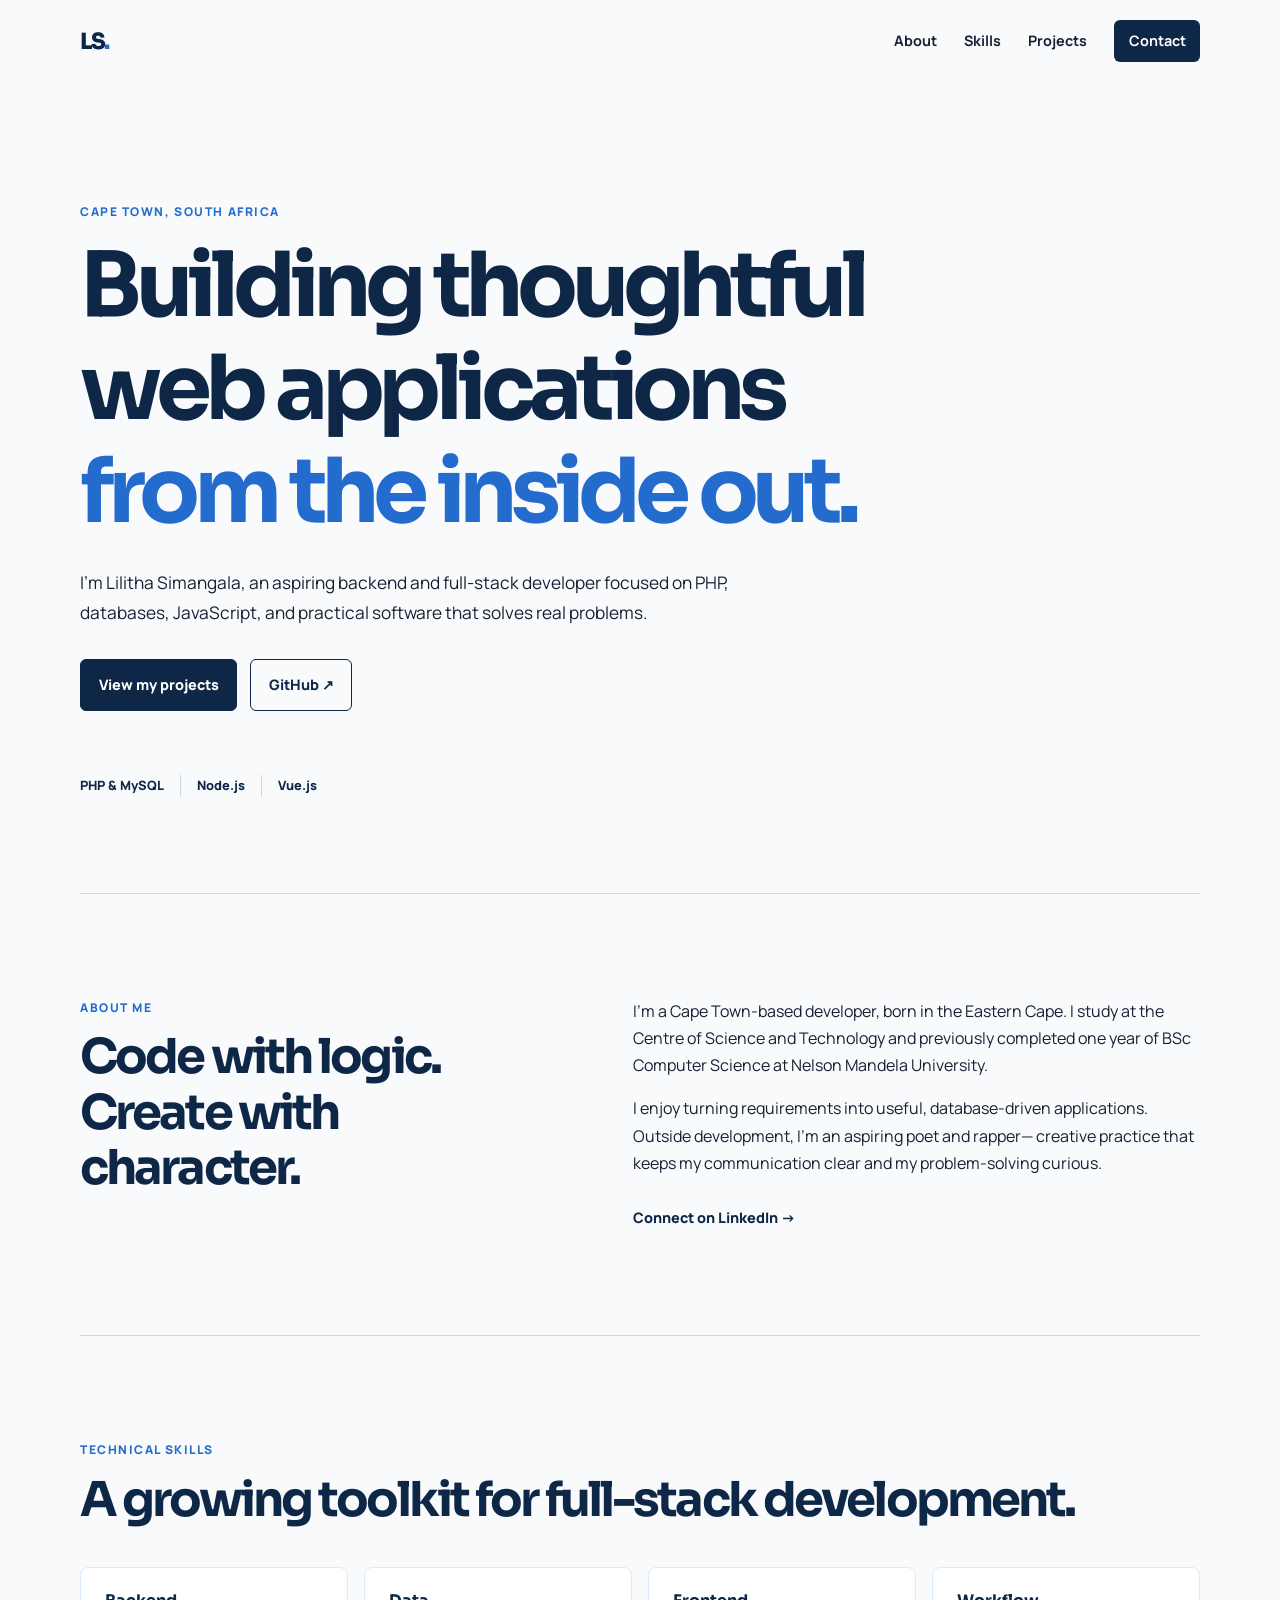
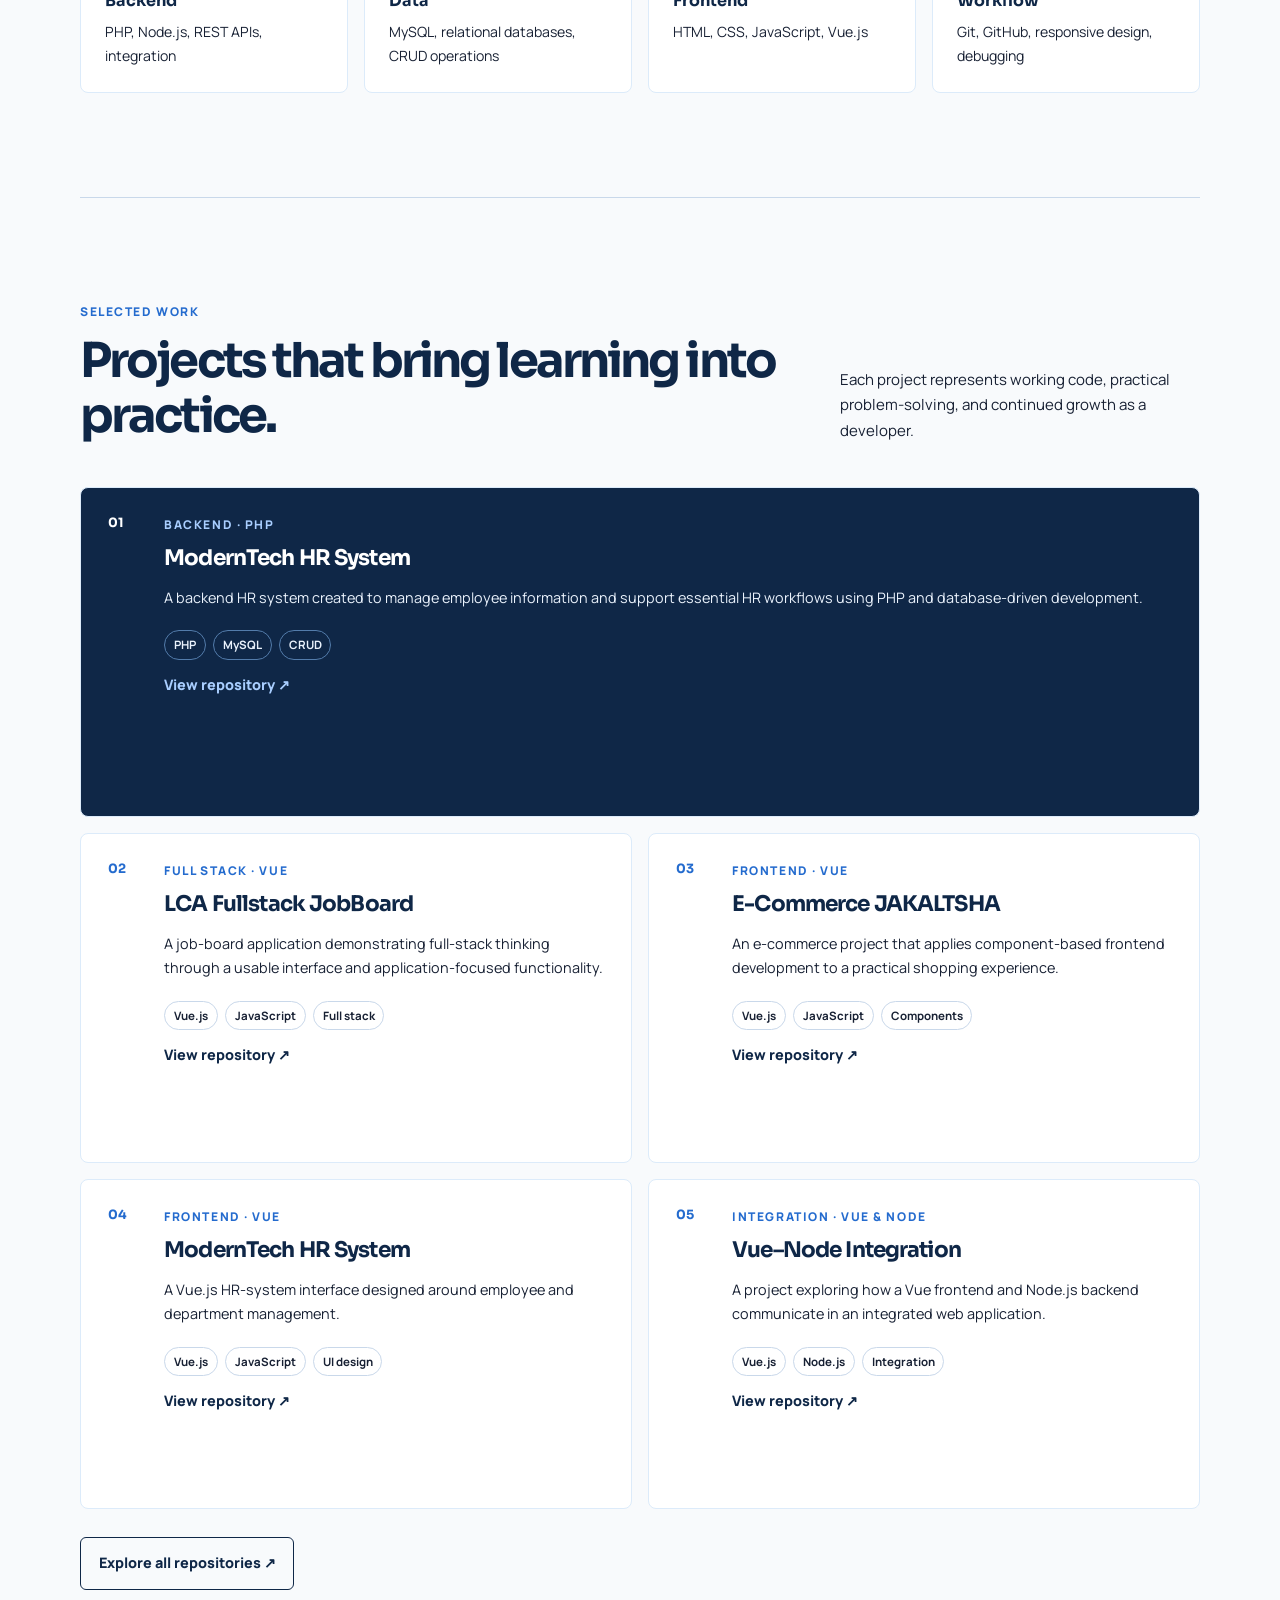
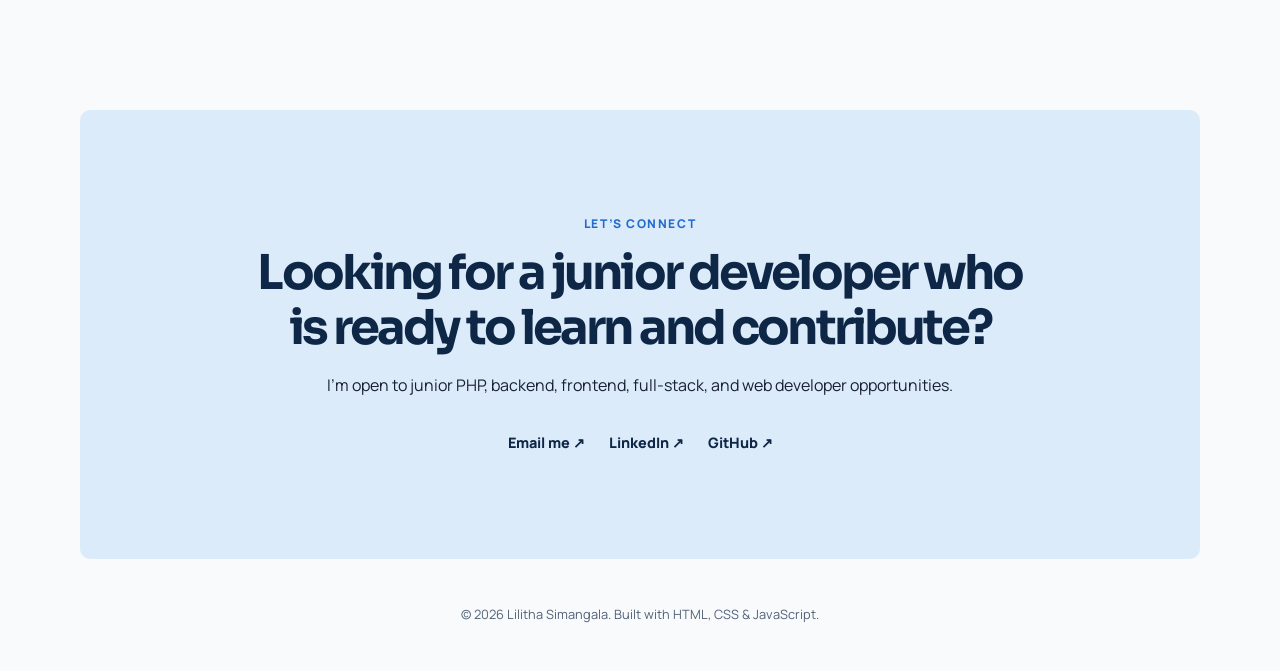
==== lilitha-simangala-portfolio/index.html @ 0805c8bb "Build initial developer portfolio" ====
<!DOCTYPE html>
<html lang="en">
<head>
  <meta charset="UTF-8">
  <meta name="viewport" content="width=device-width, initial-scale=1.0">

  <meta name="description"
    content="Portfolio of Lilitha Simangala, aspiring backend and full-stack developer.">

  <title>Lilitha Simangala | Developer Portfolio</title>

  <link rel="preconnect" href="https://fonts.googleapis.com">
  <link rel="preconnect" href="https://fonts.gstatic.com" crossorigin>
  <link
    href="https://fonts.googleapis.com/css2?family=Manrope:wght@400;500;600;700&family=Sora:wght@500;600;700;800&display=swap"
    rel="stylesheet">

  <link rel="stylesheet" href="styles.css">
</head>

<body>
  <header class="site-header">
    <a href="#home" class="logo">LS<span>.</span></a>

    <button class="menu-button" aria-label="Open menu">Menu</button>

    <nav class="nav-links">
      <a href="#about">About</a>
      <a href="#skills">Skills</a>
      <a href="#projects">Projects</a>
      <a class="contact-nav" href="#contact">Contact</a>
    </nav>
  </header>

  <main>
    <section id="home" class="hero container">
      <p class="eyebrow">Cape Town, South Africa</p>

      <h1>
        Building thoughtful web applications
        <span>from the inside out.</span>
      </h1>

      <p class="hero-text">
        I’m Lilitha Simangala, an aspiring backend and full-stack developer
        focused on PHP, databases, JavaScript, and practical software that
        solves real problems.
      </p>

      <div class="hero-buttons">
        <a class="button primary-button" href="#projects">View my projects</a>
        <a class="button secondary-button"
          href="https://github.com/LilithaSimangala"
          target="_blank">GitHub ↗</a>
      </div>

      <div class="quick-skills">
        <span>PHP & MySQL</span>
        <span>Node.js</span>
        <span>Vue.js</span>
      </div>
    </section>

    <section id="about" class="section container about-section">
      <div>
        <p class="eyebrow">About me</p>
        <h2>Code with logic. Create with character.</h2>
      </div>

      <div class="about-text">
        <p>
          I’m a Cape Town-based developer, born in the Eastern Cape. I study
          at the Centre of Science and Technology and previously completed one
          year of BSc Computer Science at Nelson Mandela University.
        </p>

        <p>
          I enjoy turning requirements into useful, database-driven
          applications. Outside development, I’m an aspiring poet and rapper—
          creative practice that keeps my communication clear and my
          problem-solving curious.
        </p>

        <a class="text-link"
          href="https://www.linkedin.com/in/lilitha-simangala-366183263"
          target="_blank">Connect on LinkedIn →</a>
      </div>
    </section>

    <section id="skills" class="section container">
      <p class="eyebrow">Technical skills</p>
      <h2>A growing toolkit for full-stack development.</h2>

      <div class="skills-grid">
        <article>
          <h3>Backend</h3>
          <p>PHP, Node.js, REST APIs, integration</p>
        </article>

        <article>
          <h3>Data</h3>
          <p>MySQL, relational databases, CRUD operations</p>
        </article>

        <article>
          <h3>Frontend</h3>
          <p>HTML, CSS, JavaScript, Vue.js</p>
        </article>

        <article>
          <h3>Workflow</h3>
          <p>Git, GitHub, responsive design, debugging</p>
        </article>
      </div>
    </section>

    <section id="projects" class="section container">
      <div class="projects-heading">
        <div>
          <p class="eyebrow">Selected work</p>
          <h2>Projects that bring learning into practice.</h2>
        </div>

        <p>
          Each project represents working code, practical problem-solving,
          and continued growth as a developer.
        </p>
      </div>

      <div class="project-grid">
        <article class="project-card featured-card">
          <span class="project-number">01</span>
          <div>
            <p class="project-type">Backend · PHP</p>
            <h3>ModernTech HR System</h3>
            <p>
              A backend HR system created to manage employee information and
              support essential HR workflows using PHP and database-driven
              development.
            </p>
            <div class="tags">
              <span>PHP</span><span>MySQL</span><span>CRUD</span>
            </div>
            <a href="https://github.com/LilithaSimangala/back-end-moderntech-hr-system"
              target="_blank">View repository ↗</a>
          </div>
        </article>

        <article class="project-card">
          <span class="project-number">02</span>
          <div>
            <p class="project-type">Full stack · Vue</p>
            <h3>LCA Fullstack JobBoard</h3>
            <p>
              A job-board application demonstrating full-stack thinking through
              a usable interface and application-focused functionality.
            </p>
            <div class="tags">
              <span>Vue.js</span><span>JavaScript</span><span>Full stack</span>
            </div>
            <a href="https://github.com/LilithaSimangala/LCA-Fullstack-JobBoard"
              target="_blank">View repository ↗</a>
          </div>
        </article>

        <article class="project-card">
          <span class="project-number">03</span>
          <div>
            <p class="project-type">Frontend · Vue</p>
            <h3>E-Commerce JAKALTSHA</h3>
            <p>
              An e-commerce project that applies component-based frontend
              development to a practical shopping experience.
            </p>
            <div class="tags">
              <span>Vue.js</span><span>JavaScript</span><span>Components</span>
            </div>
            <a href="https://github.com/LilithaSimangala/E-Commerce-JAKALTSHA"
              target="_blank">View repository ↗</a>
          </div>
        </article>

        <article class="project-card">
          <span class="project-number">04</span>
          <div>
            <p class="project-type">Frontend · Vue</p>
            <h3>ModernTech HR System</h3>
            <p>
              A Vue.js HR-system interface designed around employee and
              department management.
            </p>
            <div class="tags">
              <span>Vue.js</span><span>JavaScript</span><span>UI design</span>
            </div>
            <a href="https://github.com/LilithaSimangala/Moderntech-Hr-System"
              target="_blank">View repository ↗</a>
          </div>
        </article>

        <article class="project-card">
          <span class="project-number">05</span>
          <div>
            <p class="project-type">Integration · Vue & Node</p>
            <h3>Vue–Node Integration</h3>
            <p>
              A project exploring how a Vue frontend and Node.js backend
              communicate in an integrated web application.
            </p>
            <div class="tags">
              <span>Vue.js</span><span>Node.js</span><span>Integration</span>
            </div>
            <a href="https://github.com/LilithaSimangala/LCA-Vue-Node-Integration"
              target="_blank">View repository ↗</a>
          </div>
        </article>
      </div>

      <a class="button secondary-button all-projects"
        href="https://github.com/LilithaSimangala?tab=repositories"
        target="_blank">Explore all repositories ↗</a>
    </section>

    <section id="contact" class="contact-section container">
      <p class="eyebrow">Let’s connect</p>

      <h2>Looking for a junior developer who is ready to learn and contribute?</h2>

      <p>
        I’m open to junior PHP, backend, frontend, full-stack, and web
        developer opportunities.
      </p>

      <div class="contact-links">
        <a href="mailto:lilithaphem@gmail.com">Email me ↗</a>
        <a href="https://www.linkedin.com/in/lilitha-simangala-366183263"
          target="_blank">LinkedIn ↗</a>
        <a href="https://github.com/LilithaSimangala"
          target="_blank">GitHub ↗</a>
      </div>
    </section>
  </main>

  <footer>
    <p>© <span id="year"></span> Lilitha Simangala. Built with HTML, CSS & JavaScript.</p>
  </footer>

  <script src="script.js"></script>
</body>
</html>
---- lilitha-simangala-portfolio/styles.css ----
:root {
  --navy: #0F2747;
  --blue: #246BCE;
  --soft-blue: #DCEBFA;
  --off-white: #F8FAFC;
  --text: #172033;
  --line: #C9D8EA;
}

* {
  box-sizing: border-box;
}

html {
  scroll-behavior: smooth;
}

body {
  margin: 0;
  background: var(--off-white);
  color: var(--text);
  font-family: "Manrope", sans-serif;
  line-height: 1.7;
}

a {
  color: inherit;
  text-decoration: none;
}

.container,
.site-header {
  width: min(1120px, calc(100% - 2rem));
  margin: auto;
}

.site-header {
  height: 82px;
  display: flex;
  align-items: center;
  justify-content: space-between;
}

.logo {
  color: var(--navy);
  font-family: "Sora", sans-serif;
  font-size: 1.4rem;
  font-weight: 800;
  letter-spacing: -0.1em;
}

.logo span {
  color: var(--blue);
}

.nav-links {
  display: flex;
  align-items: center;
  gap: 1.7rem;
  font-size: 0.9rem;
  font-weight: 700;
}

.nav-links a:hover,
.text-link:hover,
.project-card a:hover,
.contact-links a:hover {
  color: var(--blue);
}

.contact-nav {
  padding: 0.55rem 0.9rem;
  border-radius: 6px;
  background: var(--navy);
  color: white;
}

.menu-button {
  display: none;
  border: 0;
  background: transparent;
  color: var(--navy);
  font: 700 0.9rem "Manrope", sans-serif;
}

.hero {
  padding: 7.5rem 0 6rem;
}

.eyebrow,
.project-type {
  margin: 0 0 0.7rem;
  color: var(--blue);
  font-size: 0.75rem;
  font-weight: 800;
  letter-spacing: 0.13em;
  text-transform: uppercase;
}

h1,
h2,
h3 {
  color: var(--navy);
  font-family: "Sora", sans-serif;
  line-height: 1.15;
}

h1 {
  max-width: 880px;
  margin: 0;
  font-size: clamp(2.7rem, 7vw, 5.6rem);
  letter-spacing: -0.07em;
}

h1 span {
  color: var(--blue);
}

h2 {
  margin: 0;
  font-size: clamp(1.9rem, 4vw, 3rem);
  letter-spacing: -0.06em;
}

.hero-text {
  max-width: 660px;
  margin: 1.6rem 0 2rem;
  font-size: 1.08rem;
}

.hero-buttons {
  display: flex;
  flex-wrap: wrap;
  gap: 0.8rem;
}

.button {
  display: inline-block;
  padding: 0.8rem 1.1rem;
  border: 1px solid var(--navy);
  border-radius: 6px;
  font-size: 0.9rem;
  font-weight: 800;
  transition: 0.2s;
}

.button:hover {
  transform: translateY(-2px);
}

.primary-button {
  background: var(--navy);
  color: white;
}

.secondary-button {
  color: var(--navy);
}

.quick-skills {
  display: flex;
  flex-wrap: wrap;
  gap: 1rem;
  margin-top: 4rem;
  color: var(--navy);
  font-size: 0.8rem;
  font-weight: 800;
}

.quick-skills span {
  padding-right: 1rem;
  border-right: 1px solid var(--line);
}

.quick-skills span:last-child {
  border: 0;
}

.section {
  padding: 6.5rem 0;
  border-top: 1px solid var(--line);
}

.about-section {
  display: grid;
  grid-template-columns: 0.9fr 1.1fr;
  gap: 8%;
}

.about-text p:first-child {
  margin-top: 0;
}

.text-link,
.project-card a {
  display: inline-block;
  margin-top: 0.8rem;
  color: var(--navy);
  font-size: 0.9rem;
  font-weight: 800;
}

.skills-grid {
  display: grid;
  grid-template-columns: repeat(4, 1fr);
  gap: 1rem;
  margin-top: 2.5rem;
}

.skills-grid article {
  padding: 1.5rem;
  border: 1px solid var(--soft-blue);
  border-radius: 8px;
  background: white;
}

.skills-grid h3 {
  margin: 0 0 0.6rem;
  font-size: 1rem;
}

.skills-grid p {
  margin: 0;
  font-size: 0.88rem;
}

.projects-heading {
  display: flex;
  align-items: end;
  justify-content: space-between;
  gap: 3rem;
}

.projects-heading > p {
  max-width: 360px;
  margin: 0;
  font-size: 0.94rem;
}

.project-grid {
  display: grid;
  grid-template-columns: repeat(2, 1fr);
  gap: 1rem;
  margin-top: 2.7rem;
}

.project-card {
  display: grid;
  grid-template-columns: 40px 1fr;
  gap: 1rem;
  min-height: 330px;
  padding: 1.7rem;
  border: 1px solid var(--soft-blue);
  border-radius: 8px;
  background: white;
}

.featured-card {
  grid-column: span 2;
  background: var(--navy);
  color: #EAF2FC;
}

.featured-card h3,
.featured-card .project-number {
  color: white;
}

.featured-card .project-type,
.featured-card a {
  color: #A9CEFF;
}

.project-number {
  color: var(--blue);
  font: 700 0.8rem "Sora", sans-serif;
}

.project-card h3 {
  margin: 0.4rem 0 0.9rem;
  font-size: 1.35rem;
  letter-spacing: -0.04em;
}

.project-card p:not(.project-type) {
  margin: 0;
  font-size: 0.9rem;
}

.tags {
  display: flex;
  flex-wrap: wrap;
  gap: 0.45rem;
  margin-top: 1.25rem;
}

.tags span {
  padding: 0.25rem 0.55rem;
  border: 1px solid var(--line);
  border-radius: 99px;
  font-size: 0.72rem;
  font-weight: 700;
}

.featured-card .tags span {
  border-color: #537CAB;
}

.all-projects {
  margin-top: 1.8rem;
}

.contact-section {
  margin-top: 1rem;
  padding: 6.5rem 8%;
  border-radius: 10px;
  background: var(--soft-blue);
  text-align: center;
}

.contact-section h2 {
  max-width: 800px;
  margin: auto;
}

.contact-section > p:not(.eyebrow) {
  max-width: 650px;
  margin: 1rem auto 0;
}

.contact-links {
  display: flex;
  justify-content: center;
  flex-wrap: wrap;
  gap: 1.5rem;
  margin-top: 2rem;
  color: var(--navy);
  font-size: 0.9rem;
  font-weight: 800;
}

footer {
  padding: 2rem 1rem;
  color: #526176;
  text-align: center;
  font-size: 0.8rem;
}

@media (max-width: 760px) {
  .menu-button {
    display: block;
  }

  .nav-links {
    display: none;
    position: absolute;
    top: 65px;
    right: 1rem;
    width: 210px;
    padding: 1rem;
    flex-direction: column;
    align-items: stretch;
    border: 1px solid var(--soft-blue);
    border-radius: 8px;
    background: white;
    box-shadow: 0 10px 25px rgba(15, 39, 71, 0.12);
  }

  .nav-links.show {
    display: flex;
  }

  .hero {
    padding: 5rem 0 4.5rem;
  }

  .about-section,
  .project-grid {
    grid-template-columns: 1fr;
  }

  .featured-card {
    grid-column: auto;
  }

  .skills-grid {
    grid-template-columns: repeat(2, 1fr);
  }

  .projects-heading {
    display: block;
  }

  .projects-heading > p {
    margin-top: 1rem;
  }

  .project-card {
    min-height: auto;
  }
}

@media (max-width: 450px) {
  .skills-grid {
    grid-template-columns: 1fr;
  }

  .contact-section {
    padding: 4.5rem 1.2rem;
  }
}
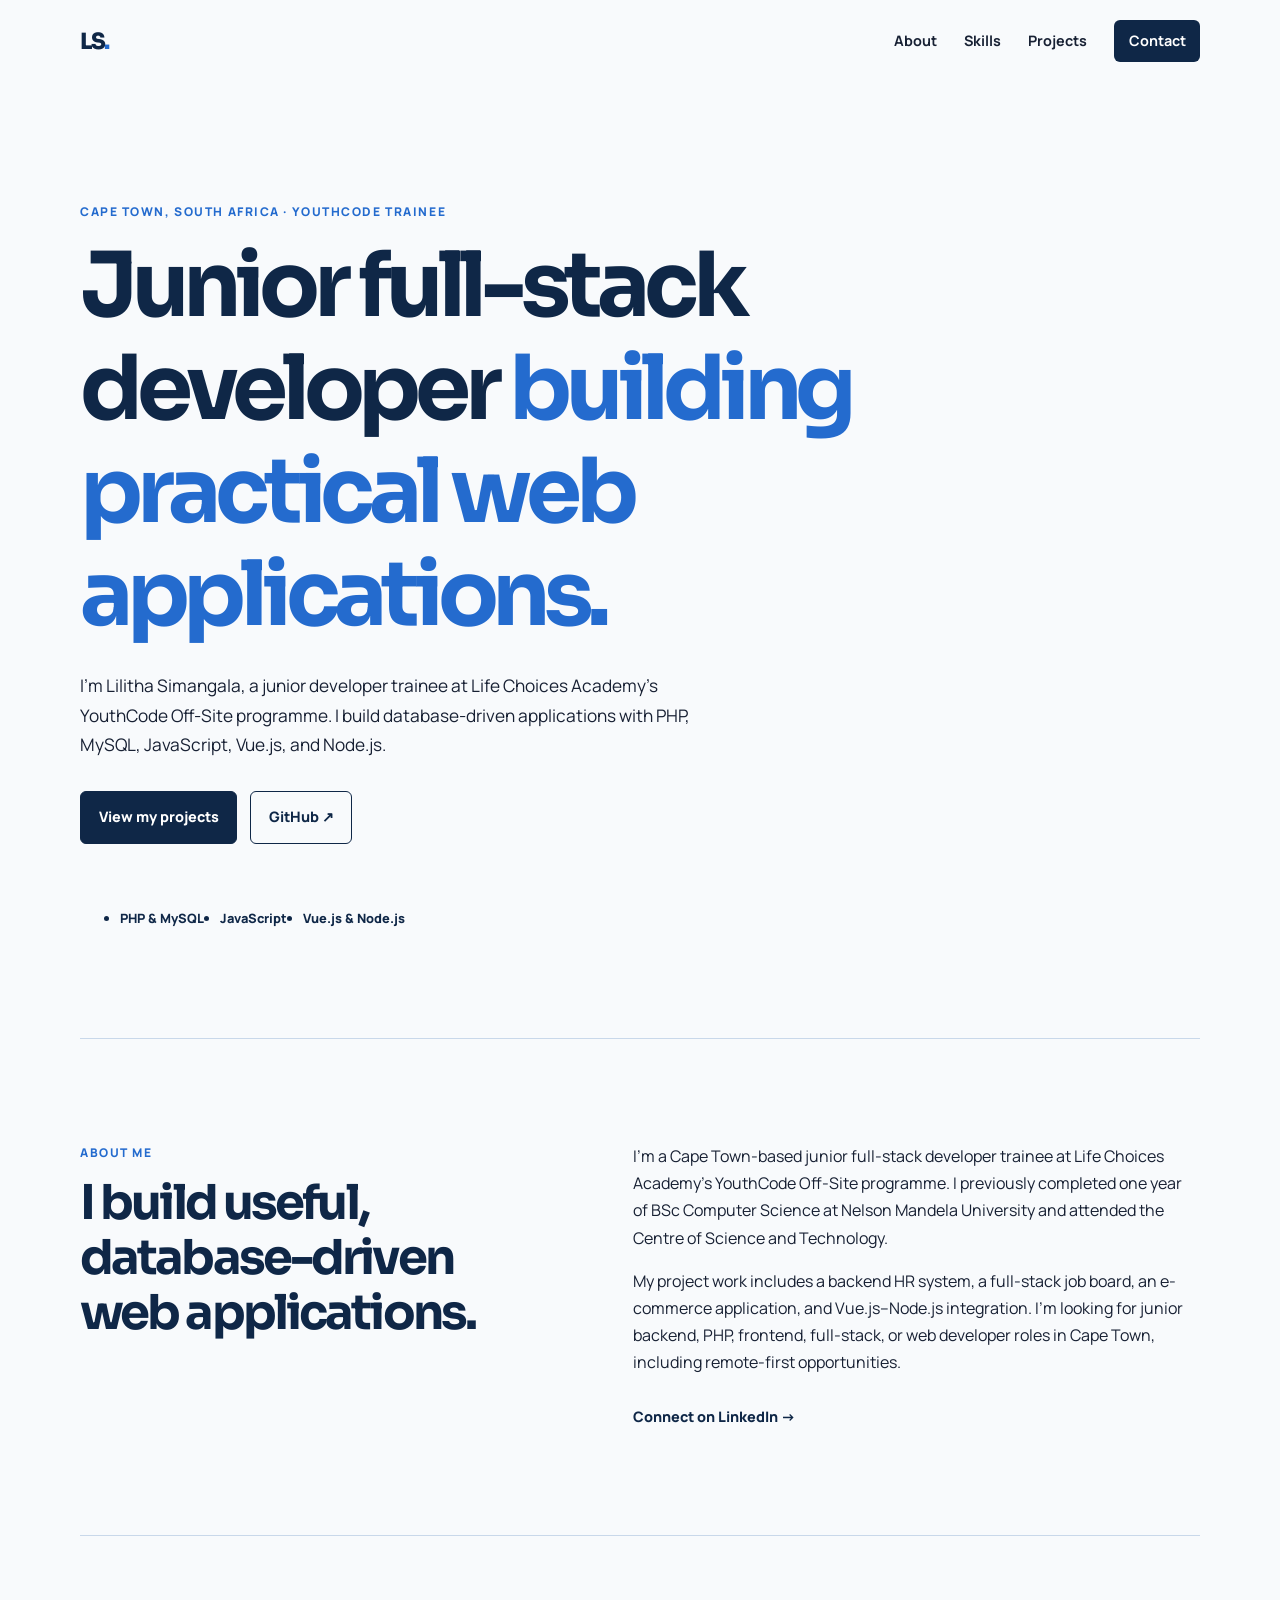
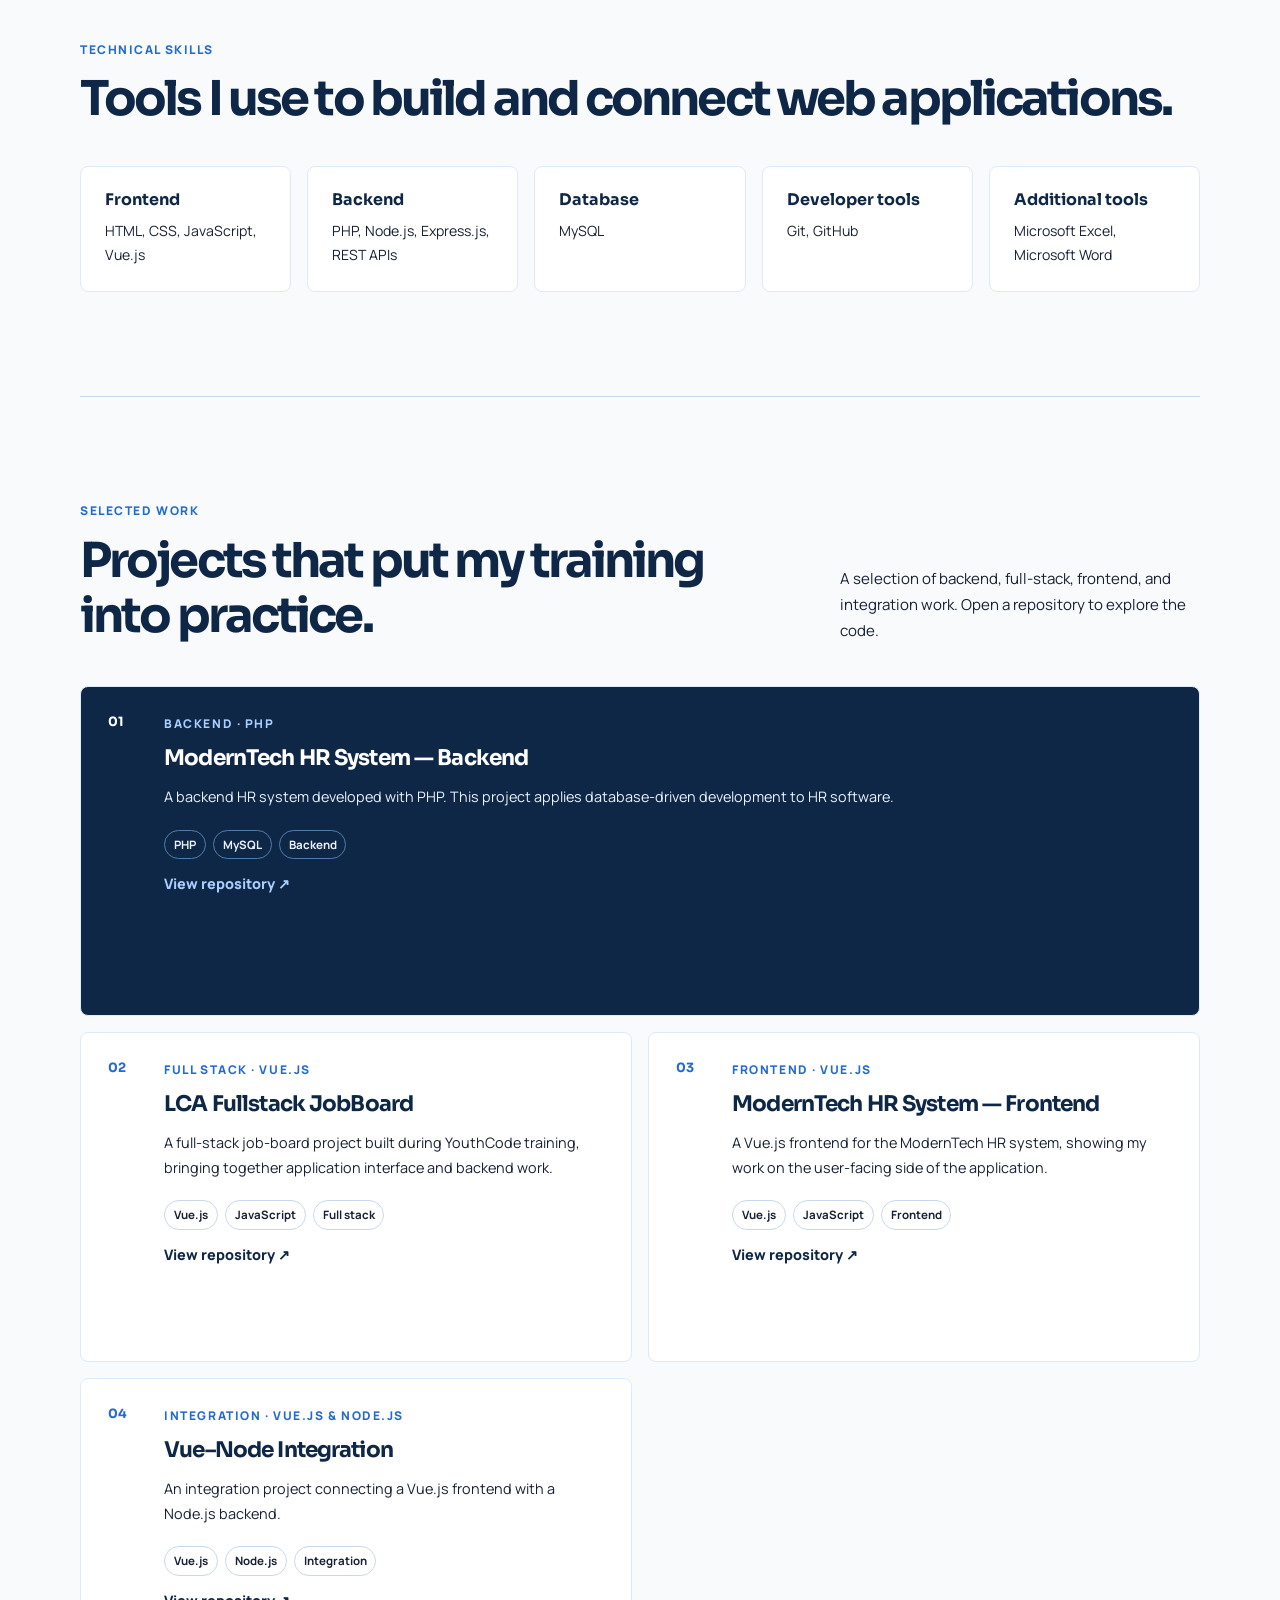
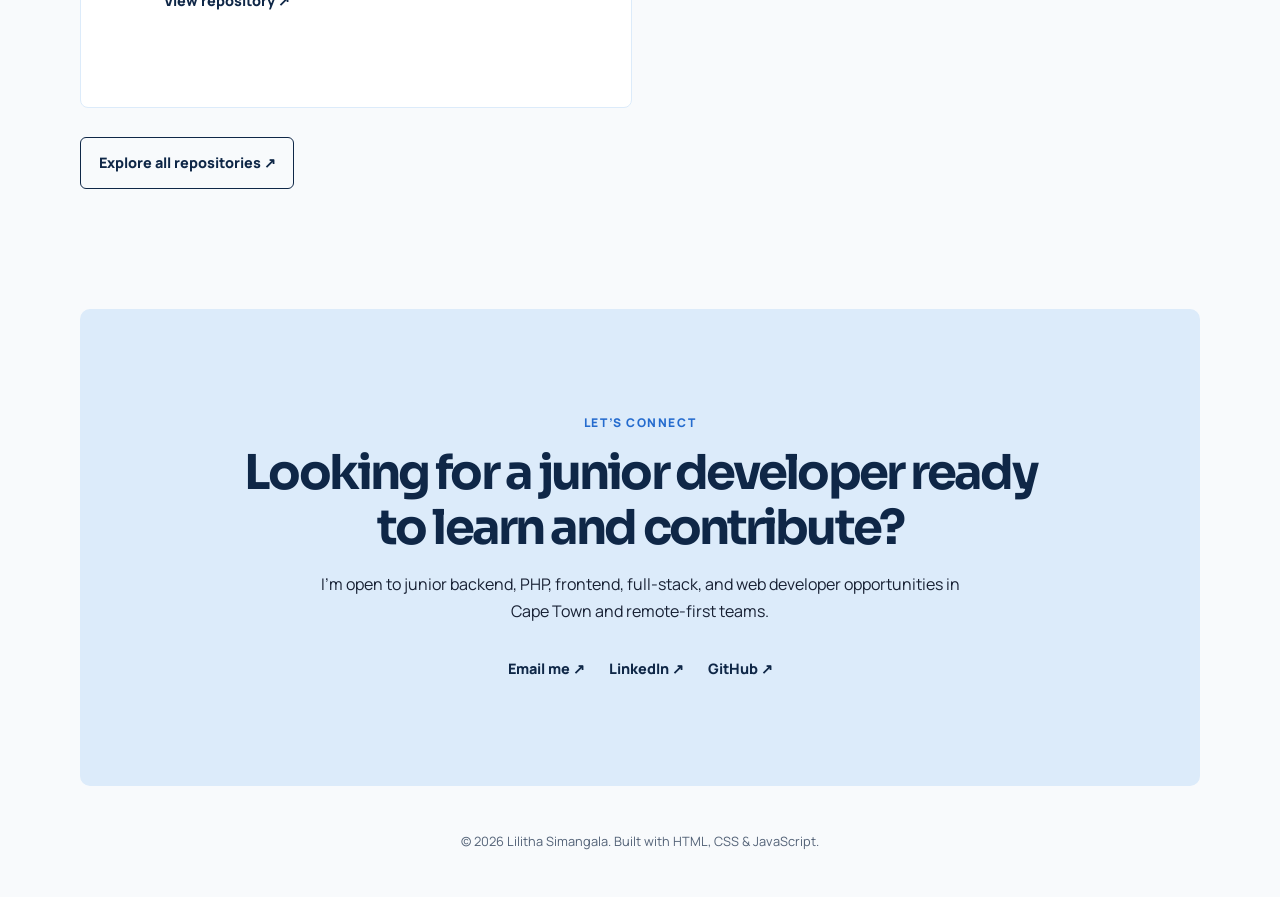
==== commit f5da5f74: "Update portfolio" ====
--- a/lilitha-simangala-portfolio/index.html
+++ b/lilitha-simangala-portfolio/index.html
@@ -3,28 +3,31 @@
 <head>
   <meta charset="UTF-8">
   <meta name="viewport" content="width=device-width, initial-scale=1.0">
-
-  <meta name="description"
-    content="Portfolio of Lilitha Simangala, aspiring backend and full-stack developer.">
-
-  <title>Lilitha Simangala | Developer Portfolio</title>
+  <meta name="description" content="Lilitha Simangala is a Cape Town-based junior full-stack developer trainee building practical web applications with PHP, MySQL, JavaScript, Vue.js, and Node.js.">
+  <meta name="theme-color" content="#0F2747">
+  <meta property="og:title" content="Lilitha Simangala | Junior Developer">
+  <meta property="og:description" content="Cape Town-based junior full-stack developer trainee. Explore Lilitha’s projects, skills, and contact details.">
+  <meta property="og:type" content="website">
+
+  <title>Lilitha Simangala | Junior Developer</title>
 
   <link rel="preconnect" href="https://fonts.googleapis.com">
   <link rel="preconnect" href="https://fonts.gstatic.com" crossorigin>
-  <link
-    href="https://fonts.googleapis.com/css2?family=Manrope:wght@400;500;600;700&family=Sora:wght@500;600;700;800&display=swap"
-    rel="stylesheet">
-
+  <link href="https://fonts.googleapis.com/css2?family=Manrope:wght@400;500;600;700;800&family=Sora:wght@500;600;700;800&display=swap" rel="stylesheet">
   <link rel="stylesheet" href="styles.css">
 </head>
 
 <body>
+  <a class="skip-link" href="#main-content">Skip to content</a>
+
   <header class="site-header">
-    <a href="#home" class="logo">LS<span>.</span></a>
-
-    <button class="menu-button" aria-label="Open menu">Menu</button>
-
-    <nav class="nav-links">
+    <a href="#home" class="logo" aria-label="Lilitha Simangala, home">LS<span>.</span></a>
+
+    <button class="menu-button" type="button" aria-controls="primary-navigation" aria-expanded="false">
+      Menu
+    </button>
+
+    <nav id="primary-navigation" class="nav-links" aria-label="Primary navigation">
       <a href="#about">About</a>
       <a href="#skills">Skills</a>
       <a href="#projects">Projects</a>
@@ -32,216 +35,192 @@
     </nav>
   </header>
 
-  <main>
-    <section id="home" class="hero container">
-      <p class="eyebrow">Cape Town, South Africa</p>
-
-      <h1>
-        Building thoughtful web applications
-        <span>from the inside out.</span>
+  <main id="main-content">
+    <section id="home" class="hero container" aria-labelledby="hero-title">
+      <p class="eyebrow">Cape Town, South Africa · YouthCode trainee</p>
+
+      <h1 id="hero-title">
+        Junior full-stack developer
+        <span>building practical web applications.</span>
       </h1>
 
       <p class="hero-text">
-        I’m Lilitha Simangala, an aspiring backend and full-stack developer
-        focused on PHP, databases, JavaScript, and practical software that
-        solves real problems.
+        I’m Lilitha Simangala, a junior developer trainee at Life Choices Academy’s
+        YouthCode Off-Site programme. I build database-driven applications with
+        PHP, MySQL, JavaScript, Vue.js, and Node.js.
       </p>
 
       <div class="hero-buttons">
         <a class="button primary-button" href="#projects">View my projects</a>
-        <a class="button secondary-button"
-          href="https://github.com/LilithaSimangala"
-          target="_blank">GitHub ↗</a>
-      </div>
-
-      <div class="quick-skills">
-        <span>PHP & MySQL</span>
-        <span>Node.js</span>
-        <span>Vue.js</span>
-      </div>
-    </section>
-
-    <section id="about" class="section container about-section">
+        <a class="button secondary-button" href="https://github.com/LilithaSimangala" target="_blank" rel="noopener noreferrer">GitHub <span aria-hidden="true">↗</span></a>
+      </div>
+
+      <ul class="quick-skills" aria-label="Core technologies">
+        <li>PHP &amp; MySQL</li>
+        <li>JavaScript</li>
+        <li>Vue.js &amp; Node.js</li>
+      </ul>
+    </section>
+
+    <section id="about" class="section container about-section" aria-labelledby="about-title">
       <div>
         <p class="eyebrow">About me</p>
-        <h2>Code with logic. Create with character.</h2>
+        <h2 id="about-title">I build useful, database-driven web applications.</h2>
       </div>
 
       <div class="about-text">
         <p>
-          I’m a Cape Town-based developer, born in the Eastern Cape. I study
-          at the Centre of Science and Technology and previously completed one
-          year of BSc Computer Science at Nelson Mandela University.
+          I’m a Cape Town-based junior full-stack developer trainee at Life Choices
+          Academy’s YouthCode Off-Site programme. I previously completed one year
+          of BSc Computer Science at Nelson Mandela University and attended the
+          Centre of Science and Technology.
         </p>
 
         <p>
-          I enjoy turning requirements into useful, database-driven
-          applications. Outside development, I’m an aspiring poet and rapper—
-          creative practice that keeps my communication clear and my
-          problem-solving curious.
+          My project work includes a backend HR system, a full-stack job board,
+          an e-commerce application, and Vue.js–Node.js integration. I’m looking
+          for junior backend, PHP, frontend, full-stack, or web developer roles
+          in Cape Town, including remote-first opportunities.
         </p>
 
-        <a class="text-link"
-          href="https://www.linkedin.com/in/lilitha-simangala-366183263"
-          target="_blank">Connect on LinkedIn →</a>
-      </div>
-    </section>
-
-    <section id="skills" class="section container">
+        <a class="text-link" href="https://www.linkedin.com/in/lilitha-simangala-366183263" target="_blank" rel="noopener noreferrer">Connect on LinkedIn <span aria-hidden="true">→</span></a>
+      </div>
+    </section>
+
+    <section id="skills" class="section container" aria-labelledby="skills-title">
       <p class="eyebrow">Technical skills</p>
-      <h2>A growing toolkit for full-stack development.</h2>
+      <h2 id="skills-title">Tools I use to build and connect web applications.</h2>
 
       <div class="skills-grid">
-        <article>
-          <h3>Backend</h3>
-          <p>PHP, Node.js, REST APIs, integration</p>
-        </article>
-
-        <article>
-          <h3>Data</h3>
-          <p>MySQL, relational databases, CRUD operations</p>
-        </article>
-
         <article>
           <h3>Frontend</h3>
           <p>HTML, CSS, JavaScript, Vue.js</p>
         </article>
 
         <article>
-          <h3>Workflow</h3>
-          <p>Git, GitHub, responsive design, debugging</p>
-        </article>
-      </div>
-    </section>
-
-    <section id="projects" class="section container">
+          <h3>Backend</h3>
+          <p>PHP, Node.js, Express.js, REST APIs</p>
+        </article>
+
+        <article>
+          <h3>Database</h3>
+          <p>MySQL</p>
+        </article>
+
+        <article>
+          <h3>Developer tools</h3>
+          <p>Git, GitHub</p>
+        </article>
+
+        <article>
+          <h3>Additional tools</h3>
+          <p>Microsoft Excel, Microsoft Word</p>
+        </article>
+      </div>
+    </section>
+
+    <section id="projects" class="section container" aria-labelledby="projects-title">
       <div class="projects-heading">
         <div>
           <p class="eyebrow">Selected work</p>
-          <h2>Projects that bring learning into practice.</h2>
+          <h2 id="projects-title">Projects that put my training into practice.</h2>
         </div>
 
         <p>
-          Each project represents working code, practical problem-solving,
-          and continued growth as a developer.
+          A selection of backend, full-stack, frontend, and integration work.
+          Open a repository to explore the code.
         </p>
       </div>
 
       <div class="project-grid">
         <article class="project-card featured-card">
-          <span class="project-number">01</span>
+          <span class="project-number" aria-hidden="true">01</span>
           <div>
             <p class="project-type">Backend · PHP</p>
-            <h3>ModernTech HR System</h3>
-            <p>
-              A backend HR system created to manage employee information and
-              support essential HR workflows using PHP and database-driven
-              development.
-            </p>
-            <div class="tags">
-              <span>PHP</span><span>MySQL</span><span>CRUD</span>
-            </div>
-            <a href="https://github.com/LilithaSimangala/back-end-moderntech-hr-system"
-              target="_blank">View repository ↗</a>
+            <h3>ModernTech HR System — Backend</h3>
+            <p>
+              A backend HR system developed with PHP. This project applies
+              database-driven development to HR software.
+            </p>
+            <div class="tags" aria-label="Technologies and focus">
+              <span>PHP</span><span>MySQL</span><span>Backend</span>
+            </div>
+            <a href="https://github.com/LilithaSimangala/back-end-moderntech-hr-system" target="_blank" rel="noopener noreferrer">View repository <span aria-hidden="true">↗</span></a>
           </div>
         </article>
 
         <article class="project-card">
-          <span class="project-number">02</span>
-          <div>
-            <p class="project-type">Full stack · Vue</p>
+          <span class="project-number" aria-hidden="true">02</span>
+          <div>
+            <p class="project-type">Full stack · Vue.js</p>
             <h3>LCA Fullstack JobBoard</h3>
             <p>
-              A job-board application demonstrating full-stack thinking through
-              a usable interface and application-focused functionality.
-            </p>
-            <div class="tags">
+              A full-stack job-board project built during YouthCode training,
+              bringing together application interface and backend work.
+            </p>
+            <div class="tags" aria-label="Technologies and focus">
               <span>Vue.js</span><span>JavaScript</span><span>Full stack</span>
             </div>
-            <a href="https://github.com/LilithaSimangala/LCA-Fullstack-JobBoard"
-              target="_blank">View repository ↗</a>
+            <a href="https://github.com/LilithaSimangala/LCA-Fullstack-JobBoard" target="_blank" rel="noopener noreferrer">View repository <span aria-hidden="true">↗</span></a>
           </div>
         </article>
 
         <article class="project-card">
-          <span class="project-number">03</span>
-          <div>
-            <p class="project-type">Frontend · Vue</p>
-            <h3>E-Commerce JAKALTSHA</h3>
-            <p>
-              An e-commerce project that applies component-based frontend
-              development to a practical shopping experience.
-            </p>
-            <div class="tags">
-              <span>Vue.js</span><span>JavaScript</span><span>Components</span>
-            </div>
-            <a href="https://github.com/LilithaSimangala/E-Commerce-JAKALTSHA"
-              target="_blank">View repository ↗</a>
+          <span class="project-number" aria-hidden="true">03</span>
+          <div>
+            <p class="project-type">Frontend · Vue.js</p>
+            <h3>ModernTech HR System — Frontend</h3>
+            <p>
+              A Vue.js frontend for the ModernTech HR system, showing my work
+              on the user-facing side of the application.
+            </p>
+            <div class="tags" aria-label="Technologies and focus">
+              <span>Vue.js</span><span>JavaScript</span><span>Frontend</span>
+            </div>
+            <a href="https://github.com/LilithaSimangala/Moderntech-Hr-System" target="_blank" rel="noopener noreferrer">View repository <span aria-hidden="true">↗</span></a>
           </div>
         </article>
 
         <article class="project-card">
-          <span class="project-number">04</span>
-          <div>
-            <p class="project-type">Frontend · Vue</p>
-            <h3>ModernTech HR System</h3>
-            <p>
-              A Vue.js HR-system interface designed around employee and
-              department management.
-            </p>
-            <div class="tags">
-              <span>Vue.js</span><span>JavaScript</span><span>UI design</span>
-            </div>
-            <a href="https://github.com/LilithaSimangala/Moderntech-Hr-System"
-              target="_blank">View repository ↗</a>
-          </div>
-        </article>
-
-        <article class="project-card">
-          <span class="project-number">05</span>
-          <div>
-            <p class="project-type">Integration · Vue & Node</p>
+          <span class="project-number" aria-hidden="true">04</span>
+          <div>
+            <p class="project-type">Integration · Vue.js &amp; Node.js</p>
             <h3>Vue–Node Integration</h3>
             <p>
-              A project exploring how a Vue frontend and Node.js backend
-              communicate in an integrated web application.
-            </p>
-            <div class="tags">
+              An integration project connecting a Vue.js frontend with a
+              Node.js backend.
+            </p>
+            <div class="tags" aria-label="Technologies and focus">
               <span>Vue.js</span><span>Node.js</span><span>Integration</span>
             </div>
-            <a href="https://github.com/LilithaSimangala/LCA-Vue-Node-Integration"
-              target="_blank">View repository ↗</a>
-          </div>
-        </article>
-      </div>
-
-      <a class="button secondary-button all-projects"
-        href="https://github.com/LilithaSimangala?tab=repositories"
-        target="_blank">Explore all repositories ↗</a>
-    </section>
-
-    <section id="contact" class="contact-section container">
+            <a href="https://github.com/LilithaSimangala/LCA-Vue-Node-Integration" target="_blank" rel="noopener noreferrer">View repository <span aria-hidden="true">↗</span></a>
+          </div>
+        </article>
+      </div>
+
+      <a class="button secondary-button all-projects" href="https://github.com/LilithaSimangala?tab=repositories" target="_blank" rel="noopener noreferrer">Explore all repositories <span aria-hidden="true">↗</span></a>
+    </section>
+
+    <section id="contact" class="contact-section container" aria-labelledby="contact-title">
       <p class="eyebrow">Let’s connect</p>
 
-      <h2>Looking for a junior developer who is ready to learn and contribute?</h2>
+      <h2 id="contact-title">Looking for a junior developer ready to learn and contribute?</h2>
 
       <p>
-        I’m open to junior PHP, backend, frontend, full-stack, and web
-        developer opportunities.
+        I’m open to junior backend, PHP, frontend, full-stack, and web developer
+        opportunities in Cape Town and remote-first teams.
       </p>
 
       <div class="contact-links">
-        <a href="mailto:lilithaphem@gmail.com">Email me ↗</a>
-        <a href="https://www.linkedin.com/in/lilitha-simangala-366183263"
-          target="_blank">LinkedIn ↗</a>
-        <a href="https://github.com/LilithaSimangala"
-          target="_blank">GitHub ↗</a>
+        <a href="mailto:lilithaphem@gmail.com">Email me <span aria-hidden="true">↗</span></a>
+        <a href="https://www.linkedin.com/in/lilitha-simangala-366183263" target="_blank" rel="noopener noreferrer">LinkedIn <span aria-hidden="true">↗</span></a>
+        <a href="https://github.com/LilithaSimangala" target="_blank" rel="noopener noreferrer">GitHub <span aria-hidden="true">↗</span></a>
       </div>
     </section>
   </main>
 
   <footer>
-    <p>© <span id="year"></span> Lilitha Simangala. Built with HTML, CSS & JavaScript.</p>
+    <p>© <span id="year"></span> Lilitha Simangala. Built with HTML, CSS &amp; JavaScript.</p>
   </footer>
 
   <script src="script.js"></script>
--- a/lilitha-simangala-portfolio/styles.css
+++ b/lilitha-simangala-portfolio/styles.css
@@ -28,6 +28,29 @@
   text-decoration: none;
 }
 
+a:focus-visible,
+button:focus-visible {
+  outline: 3px solid var(--blue);
+  outline-offset: 4px;
+}
+
+.skip-link {
+  position: absolute;
+  z-index: 10;
+  top: 0.75rem;
+  left: 0.75rem;
+  padding: 0.65rem 0.9rem;
+  transform: translateY(-160%);
+  border-radius: 6px;
+  background: var(--navy);
+  color: white;
+  font-weight: 800;
+}
+
+.skip-link:focus {
+  transform: translateY(0);
+}
+
 .container,
 .site-header {
   width: min(1120px, calc(100% - 2rem));
@@ -202,7 +225,7 @@
 
 .skills-grid {
   display: grid;
-  grid-template-columns: repeat(4, 1fr);
+  grid-template-columns: repeat(auto-fit, minmax(190px, 1fr));
   gap: 1rem;
   margin-top: 2.5rem;
 }
@@ -408,4 +431,18 @@
   .contact-section {
     padding: 4.5rem 1.2rem;
   }
-}+}
+
+@media (prefers-reduced-motion: reduce) {
+  html {
+    scroll-behavior: auto;
+  }
+
+  *,
+  *::before,
+  *::after {
+    transition-duration: 0.01ms !important;
+    animation-duration: 0.01ms !important;
+    animation-iteration-count: 1 !important;
+  }
+}
